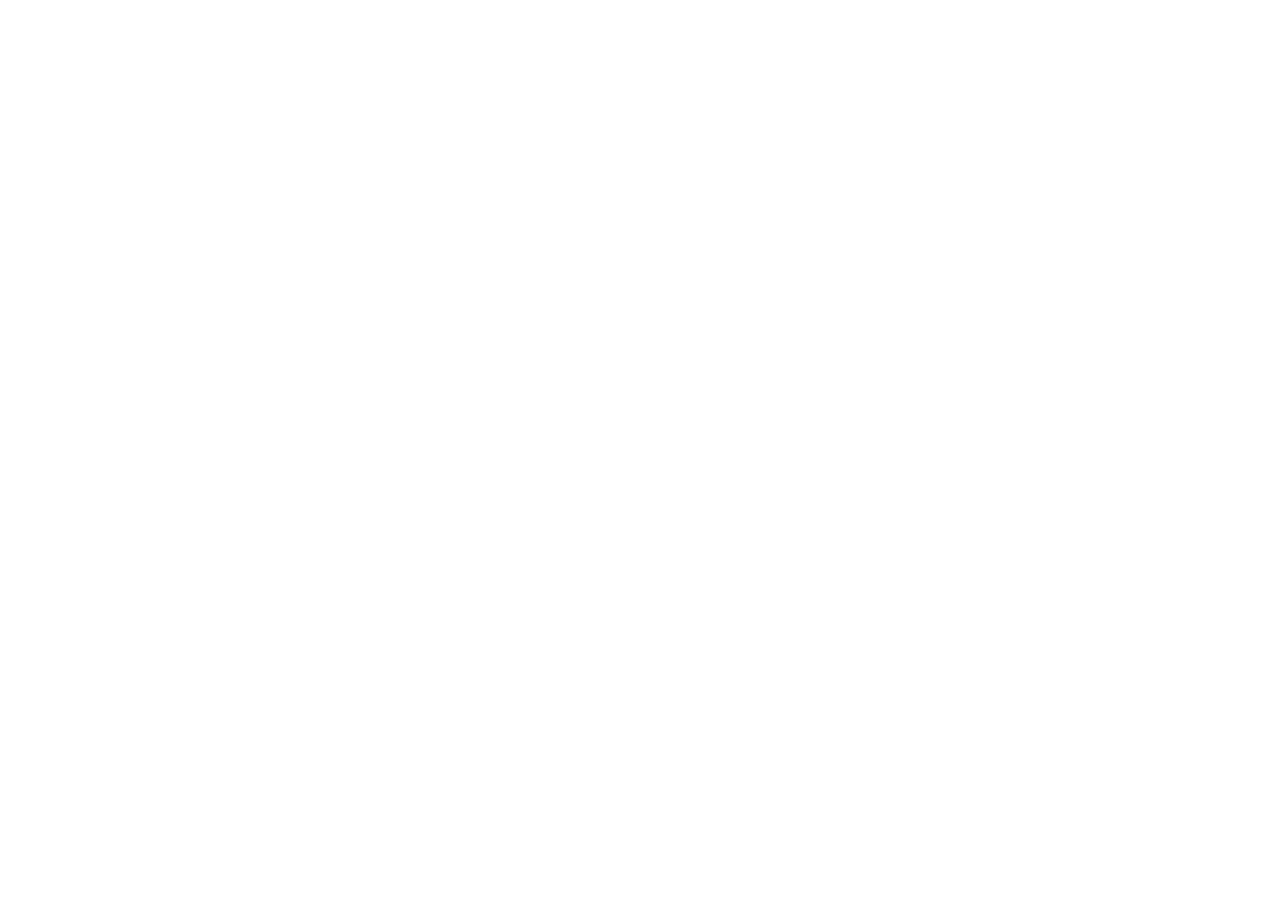
==== music-account-register.html @ 60593b60 "アカウント登録画面の作成" ====
<!DOCTYPE html>
<html lang="ja">
<head>
    <meta charset="UTF-8">
    <meta name="viewport" content="width=device-width, initial-scale=1.0">
    <title>ログイン - LiveHub</title>
    <link href="https://cdn.jsdelivr.net/npm/bootstrap@5.3.0/dist/css/bootstrap.min.css" rel="stylesheet">
    <link rel="stylesheet" href="https://cdn.jsdelivr.net/npm/bootstrap-icons@1.11.0/font/bootstrap-icons.css">
    <link rel="stylesheet" href="./css/music-account-register.css">
</head>
<body>
    <script src="https://cdn.jsdelivr.net/npm/bootstrap@5.3.0/dist/js/bootstrap.bundle.min.js"></script>
</body>
</html>
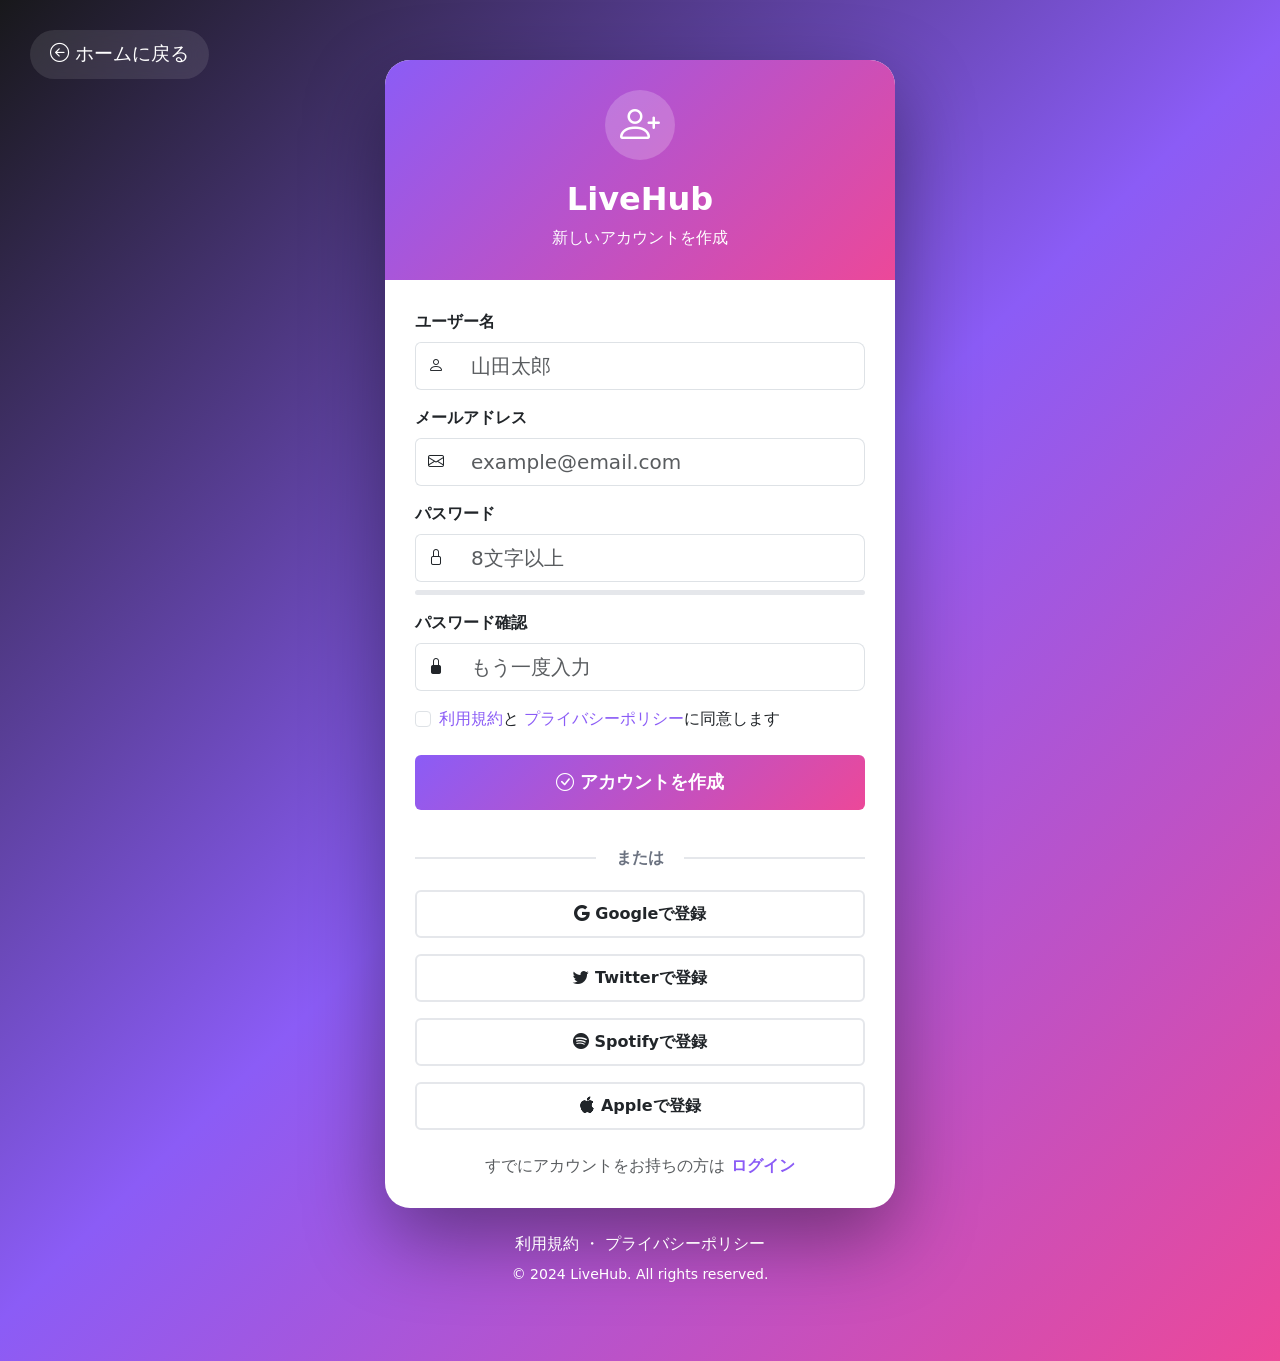
==== commit e90b744a: "アカウント登録の記述" ====
--- a/music-account-register.html
+++ b/music-account-register.html
@@ -9,6 +9,238 @@
     <link rel="stylesheet" href="./css/music-account-register.css">
 </head>
 <body>
+    <!-- 戻るリンク -->
+    <a href="index.html" class="back-link">
+        <i class="bi bi-arrow-left-circle"></i> ホームに戻る
+    </a>
+
+    <div class="signup-container">
+        <div class="signup-card">
+            <!-- 登録ヘッダー -->
+            <div class="signup-header">
+                <div class="signup-icon">
+                    <i class="bi bi-person-plus"></i>
+                </div>
+                <h2 class="fw-bold mb-2">LiveHub</h2>
+                <p class="mb-0">新しいアカウントを作成</p>
+            </div>
+
+            <!-- 登録フォーム -->
+            <div class="signup-body">
+                <form id="signupForm">
+                    <!-- ユーザー名 -->
+                    <div class="mb-3">
+                        <label for="username" class="form-label fw-bold">
+                            ユーザー名
+                        </label>
+                        <div class="input-group">
+                            <span class="input-group-text bg-white">
+                                <i class="bi bi-person"></i>
+                            </span>
+                            <input type="text" class="form-control form-control-lg" id="username" placeholder="山田太郎" required>
+                        </div>
+                    </div>
+
+                    <!-- メールアドレス -->
+                    <div class="mb-3">
+                        <label for="email" class="form-label fw-bold">
+                            メールアドレス
+                        </label>
+                        <div class="input-group">
+                            <span class="input-group-text bg-white">
+                                <i class="bi bi-envelope"></i>
+                            </span>
+                            <input type="email" class="form-control form-control-lg" id="email" placeholder="example@email.com" required>
+                        </div>
+                    </div>
+
+                    <!-- パスワード -->
+                    <div class="mb-3">
+                        <label for="password" class="form-label fw-bold">
+                            パスワード
+                        </label>
+                        <div class="input-group">
+                            <span class="input-group-text bg-white">
+                                <i class="bi bi-lock"></i>
+                            </span>
+                            <input type="password" class="form-control form-control-lg" id="password" placeholder="8文字以上" required>
+                        </div>
+                        <div class="password-strength">
+                            <div class="password-strength-bar" id="strengthBar"></div>
+                        </div>
+                        <small class="text-muted" id="strengthText"></small>
+                    </div>
+
+                    <!-- パスワード確認 -->
+                    <div class="mb-3">
+                        <label for="passwordConfirm" class="form-label fw-bold">
+                            パスワード確認
+                        </label>
+                        <div class="input-group">
+                            <span class="input-group-text bg-white">
+                                <i class="bi bi-lock-fill"></i>
+                            </span>
+                            <input type="password" class="form-control form-control-lg" id="passwordConfirm" placeholder="もう一度入力" required>
+                        </div>
+                    </div>
+
+                    <!-- 利用規約 -->
+                    <div class="mb-4">
+                        <div class="form-check">
+                            <input class="form-check-input" type="checkbox" id="terms" required>
+                            <label class="form-check-label" for="terms">
+                                <a href="#" class="text-decoration-none" style="color: var(--primary-color);">利用規約</a>と
+                                <a href="#" class="text-decoration-none" style="color: var(--primary-color);">プライバシーポリシー</a>に同意します
+                            </label>
+                        </div>
+                    </div>
+
+                    <!-- 登録ボタン -->
+                    <button type="submit" class="btn btn-signup w-100 mb-3">
+                        <i class="bi bi-check-circle"></i> アカウントを作成
+                    </button>
+
+                    <!-- アラート -->
+                    <div class="alert alert-danger d-none" role="alert" id="errorAlert">
+                        <i class="bi bi-exclamation-triangle-fill"></i> <span id="errorMessage"></span>
+                    </div>
+                    <div class="alert alert-success d-none" role="alert" id="successAlert">
+                        <i class="bi bi-check-circle-fill"></i> アカウントの作成に成功しました!
+                    </div>
+                </form>
+
+                <!-- ソーシャル登録 -->
+                <div class="divider">
+                    <span>または</span>
+                </div>
+
+                <button class="btn social-signup-btn w-100 mb-3">
+                    <i class="bi bi-google"></i> Googleで登録
+                </button>
+                <button class="btn social-signup-btn w-100 mb-3">
+                    <i class="bi bi-twitter"></i> Twitterで登録
+                </button>
+                <button class="btn social-signup-btn w-100 mb-3">
+                    <i class="bi bi-spotify"></i> Spotifyで登録
+                </button>
+                <button class="btn social-signup-btn w-100 mb-4">
+                    <i class="bi bi-apple"></i> Appleで登録
+                </button>
+
+                <!-- ログインリンク -->
+                <div class="text-center">
+                    <p class="text-muted mb-0">
+                        すでにアカウントをお持ちの方は
+                        <a href="login.html" class="text-decoration-none fw-bold" style="color: var(--primary-color);">ログイン</a>
+                    </p>
+                </div>
+            </div>
+        </div>
+
+        <!-- 追加情報 -->
+        <div class="text-center mt-4 text-white">
+            <p class="mb-2">
+                <a href="#" class="text-white text-decoration-none">利用規約</a> ・ 
+                <a href="#" class="text-white text-decoration-none">プライバシーポリシー</a>
+            </p>
+            <p class="small">&copy; 2024 LiveHub. All rights reserved.</p>
+        </div>
+    </div>
+
     <script src="https://cdn.jsdelivr.net/npm/bootstrap@5.3.0/dist/js/bootstrap.bundle.min.js"></script>
+    <script>
+        // パスワード強度チェック
+        document.getElementById('password').addEventListener('input', function(e) {
+            const password = e.target.value;
+            const strengthBar = document.getElementById('strengthBar');
+            const strengthText = document.getElementById('strengthText');
+            
+            let strength = 0;
+            if (password.length >= 8) strength++;
+            if (password.match(/[a-z]/) && password.match(/[A-Z]/)) strength++;
+            if (password.match(/[0-9]/)) strength++;
+            if (password.match(/[^a-zA-Z0-9]/)) strength++;
+            
+            strengthBar.className = 'password-strength-bar';
+            
+            if (password.length === 0) {
+                strengthText.textContent = '';
+            } else if (strength <= 2) {
+                strengthBar.classList.add('strength-weak');
+                strengthText.textContent = '弱いパスワード';
+                strengthText.style.color = '#ef4444';
+            } else if (strength === 3) {
+                strengthBar.classList.add('strength-medium');
+                strengthText.textContent = '普通のパスワード';
+                strengthText.style.color = '#f59e0b';
+            } else {
+                strengthBar.classList.add('strength-strong');
+                strengthText.textContent = '強いパスワード';
+                strengthText.style.color = '#10b981';
+            }
+        });
+
+        // 登録フォーム送信時の処理
+        document.getElementById('signupForm').addEventListener('submit', function(e) {
+            e.preventDefault();
+            
+            const username = document.getElementById('username').value;
+            const email = document.getElementById('email').value;
+            const password = document.getElementById('password').value;
+            const passwordConfirm = document.getElementById('passwordConfirm').value;
+            const terms = document.getElementById('terms').checked;
+            const errorAlert = document.getElementById('errorAlert');
+            const successAlert = document.getElementById('successAlert');
+            const errorMessage = document.getElementById('errorMessage');
+            
+            // エラーメッセージをリセット
+            errorAlert.classList.add('d-none');
+            successAlert.classList.add('d-none');
+            
+            // バリデーション
+            if (!username || !email || !password || !passwordConfirm) {
+                errorMessage.textContent = 'すべての項目を入力してください';
+                errorAlert.classList.remove('d-none');
+                return;
+            }
+            
+            if (password.length < 8) {
+                errorMessage.textContent = 'パスワードは8文字以上で入力してください';
+                errorAlert.classList.remove('d-none');
+                return;
+            }
+            
+            if (password !== passwordConfirm) {
+                errorMessage.textContent = 'パスワードが一致しません';
+                errorAlert.classList.remove('d-none');
+                return;
+            }
+            
+            if (!terms) {
+                errorMessage.textContent = '利用規約に同意してください';
+                errorAlert.classList.remove('d-none');
+                return;
+            }
+            
+            // 成功時の処理
+            successAlert.classList.remove('d-none');
+            setTimeout(function() {
+                alert('登録が完了しました!ログインページに移動します。');
+                // window.location.href = 'login.html';
+            }, 1000);
+        });
+
+        // エラーメッセージの自動非表示
+        const inputs = ['username', 'email', 'password', 'passwordConfirm'];
+        inputs.forEach(function(id) {
+            document.getElementById(id).addEventListener('input', function() {
+                document.getElementById('errorAlert').classList.add('d-none');
+            });
+        });
+        
+        document.getElementById('terms').addEventListener('change', function() {
+            document.getElementById('errorAlert').classList.add('d-none');
+        });
+    </script>
 </body>
 </html>
--- a/css/music-account-register.css
+++ b/css/music-account-register.css
@@ -0,0 +1,165 @@
+@charset "UTF-8";
+
+:root {
+    --primary-color: #8b5cf6;
+    --secondary-color: #ec4899;
+    --dark-bg: #18181b;
+}
+
+body {
+    background: linear-gradient(135deg, var(--dark-bg) 0%, var(--primary-color) 50%, var(--secondary-color) 100%);
+    min-height: 100vh;
+    display: flex;
+    align-items: center;
+    justify-content: center;
+    position: relative;
+    padding: 40px 0;
+}
+
+.signup-container {
+    max-width: 550px;
+    width: 100%;
+    padding: 20px;
+    position: relative;
+    z-index: 1;
+}
+
+.signup-card {
+    background: white;
+    border-radius: 25px;
+    box-shadow: 0 30px 80px rgba(0,0,0,0.4);
+    overflow: hidden;
+}
+
+.signup-header {
+    background: linear-gradient(135deg, var(--primary-color) 0%, var(--secondary-color) 100%);
+    color: white;
+    padding: 30px 20px;
+    text-align: center;
+}
+
+.signup-icon {
+    width: 70px;
+    height: 70px;
+    background: rgba(255, 255, 255, 0.2);
+    border-radius: 50%;
+    display: flex;
+    align-items: center;
+    justify-content: center;
+    margin: 0 auto 20px;
+    font-size: 2.5rem;
+}
+
+.signup-body {
+    padding: 30px;
+}
+
+.form-control:focus, .form-select:focus {
+    border-color: var(--primary-color);
+    box-shadow: 0 0 0 0.2rem rgba(139, 92, 246, 0.25);
+}
+
+.btn-signup {
+    background: linear-gradient(135deg, var(--primary-color), var(--secondary-color));
+    border: none;
+    color: white;
+    padding: 14px;
+    font-weight: bold;
+    font-size: 1.1rem;
+    transition: all 0.3s ease;
+}
+
+.btn-signup:hover {
+    transform: translateY(-3px);
+    box-shadow: 0 10px 30px rgba(139, 92, 246, 0.5);
+}
+
+.social-signup-btn {
+    border: 2px solid #e5e7eb;
+    padding: 10px;
+    transition: all 0.2s ease;
+    font-weight: 600;
+}
+
+.social-signup-btn:hover {
+    border-color: var(--primary-color);
+    background-color: rgba(139, 92, 246, 0.05);
+    transform: translateY(-2px);
+}
+
+.divider {
+    display: flex;
+    align-items: center;
+    text-align: center;
+    margin: 20px 0;
+}
+
+.divider::before,
+.divider::after {
+    content: '';
+    flex: 1;
+    border-bottom: 2px solid #e5e7eb;
+}
+
+.divider span {
+    padding: 0 20px;
+    color: #6b7280;
+    font-weight: 600;
+}
+
+.back-link {
+    position: absolute;
+    top: 30px;
+    left: 30px;
+    color: white;
+    text-decoration: none;
+    font-size: 1.2rem;
+    transition: all 0.3s ease;
+    background: rgba(255, 255, 255, 0.1);
+    padding: 10px 20px;
+    border-radius: 50px;
+    backdrop-filter: blur(10px);
+}
+
+.back-link:hover {
+    background: rgba(255, 255, 255, 0.2);
+    transform: translateX(-5px);
+    color: white;
+}
+
+.input-group-text {
+    background: transparent;
+    border-right: none;
+}
+
+.form-control {
+    border-left: none;
+}
+
+.password-strength {
+    height: 5px;
+    background: #e5e7eb;
+    border-radius: 3px;
+    margin-top: 8px;
+    overflow: hidden;
+}
+
+.password-strength-bar {
+    height: 100%;
+    width: 0%;
+    transition: all 0.3s ease;
+    border-radius: 3px;
+}
+
+.strength-weak { background: #ef4444; width: 33%; }
+.strength-medium { background: #f59e0b; width: 66%; }
+.strength-strong { background: #10b981; width: 100%; }
+
+.form-check-input:checked {
+    background-color: var(--primary-color);
+    border-color: var(--primary-color);
+}
+
+.alert {
+    border-radius: 12px;
+}
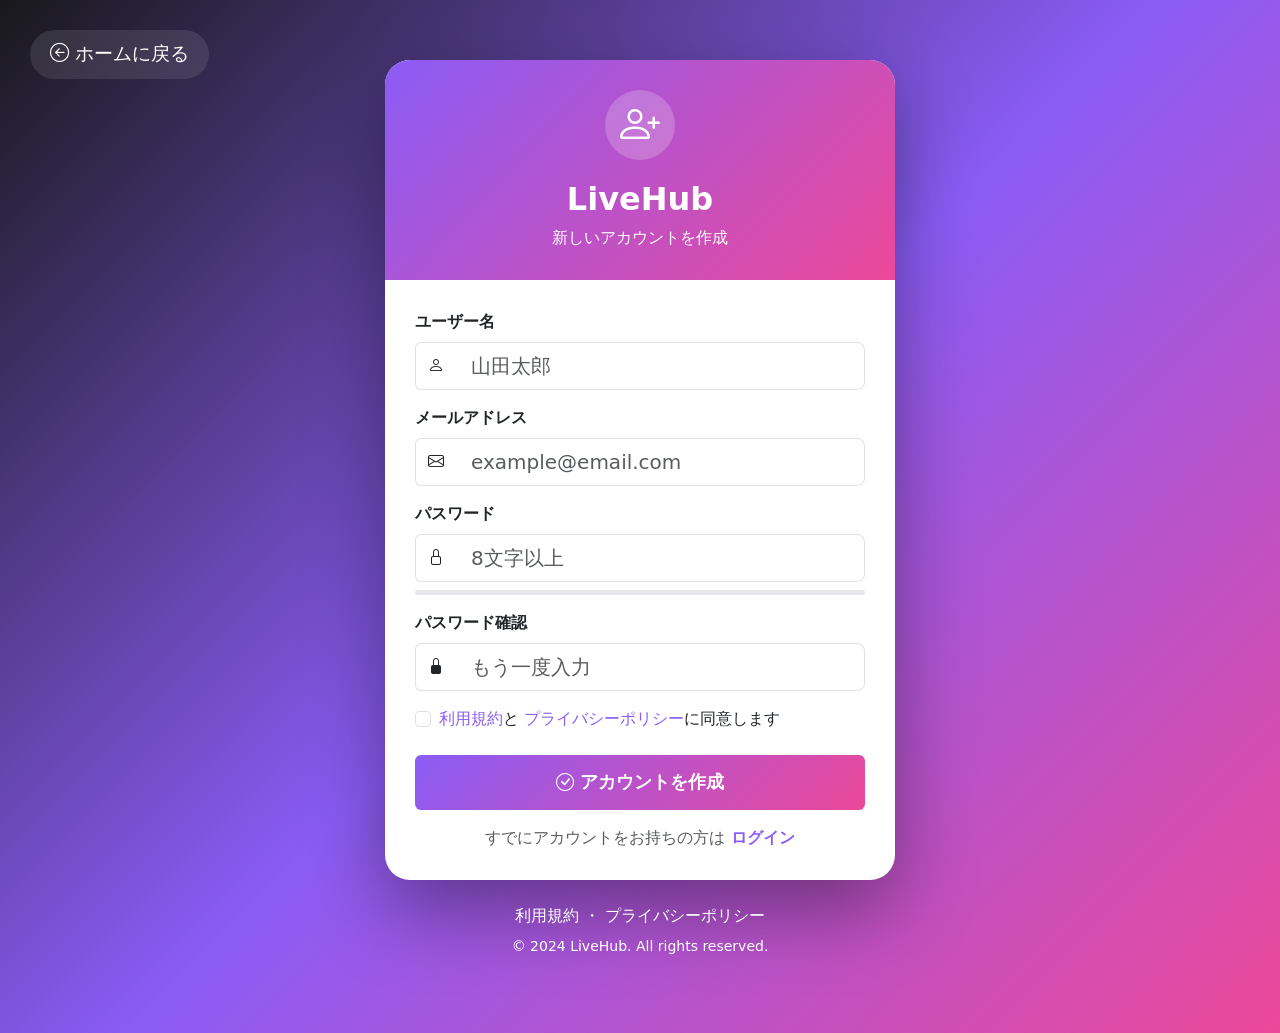
==== commit e3b154c2: "いらない部分を削除" ====
--- a/music-account-register.html
+++ b/music-account-register.html
@@ -109,29 +109,10 @@
                     </div>
                 </form>
 
-                <!-- ソーシャル登録 -->
-                <div class="divider">
-                    <span>または</span>
-                </div>
-
-                <button class="btn social-signup-btn w-100 mb-3">
-                    <i class="bi bi-google"></i> Googleで登録
-                </button>
-                <button class="btn social-signup-btn w-100 mb-3">
-                    <i class="bi bi-twitter"></i> Twitterで登録
-                </button>
-                <button class="btn social-signup-btn w-100 mb-3">
-                    <i class="bi bi-spotify"></i> Spotifyで登録
-                </button>
-                <button class="btn social-signup-btn w-100 mb-4">
-                    <i class="bi bi-apple"></i> Appleで登録
-                </button>
-
-                <!-- ログインリンク -->
                 <div class="text-center">
                     <p class="text-muted mb-0">
                         すでにアカウントをお持ちの方は
-                        <a href="login.html" class="text-decoration-none fw-bold" style="color: var(--primary-color);">ログイン</a>
+                        <a href="music-login-page.html" class="text-decoration-none fw-bold" style="color: var(--primary-color);">ログイン</a>
                     </p>
                 </div>
             </div>
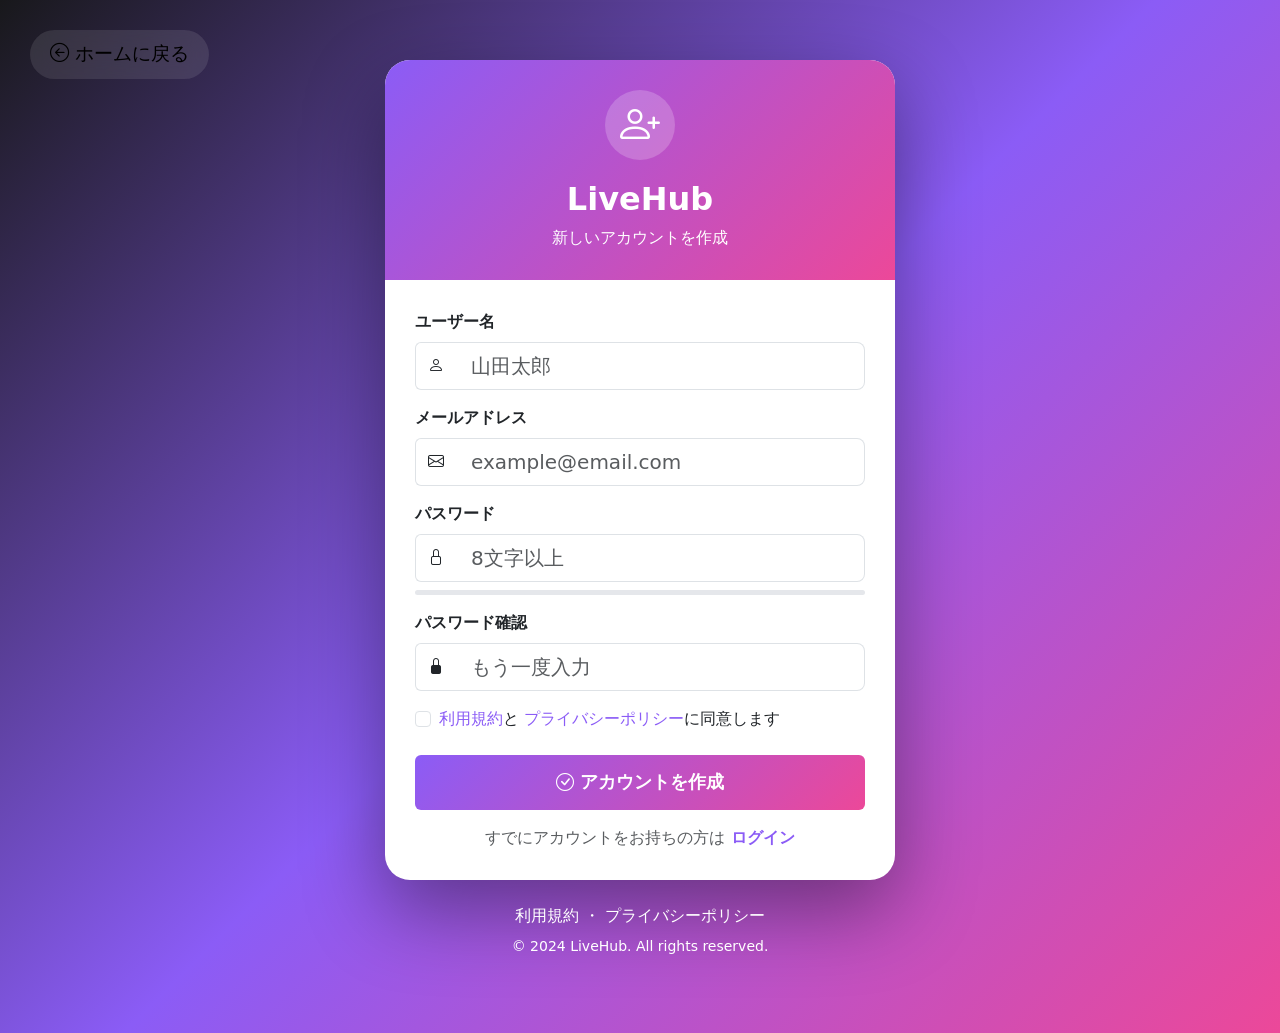
==== commit b85a736c: "ボタン" ====
--- a/music-account-register.html
+++ b/music-account-register.html
@@ -6,11 +6,12 @@
     <title>ログイン - LiveHub</title>
     <link href="https://cdn.jsdelivr.net/npm/bootstrap@5.3.0/dist/css/bootstrap.min.css" rel="stylesheet">
     <link rel="stylesheet" href="https://cdn.jsdelivr.net/npm/bootstrap-icons@1.11.0/font/bootstrap-icons.css">
+    <link rel="icon" href="./img/favicon.png">
     <link rel="stylesheet" href="./css/music-account-register.css">
 </head>
 <body>
     <!-- 戻るリンク -->
-    <a href="index.html" class="back-link">
+    <a href="index.html" class="back-link text-black text-decoration-none">
         <i class="bi bi-arrow-left-circle"></i> ホームに戻る
     </a>
 
